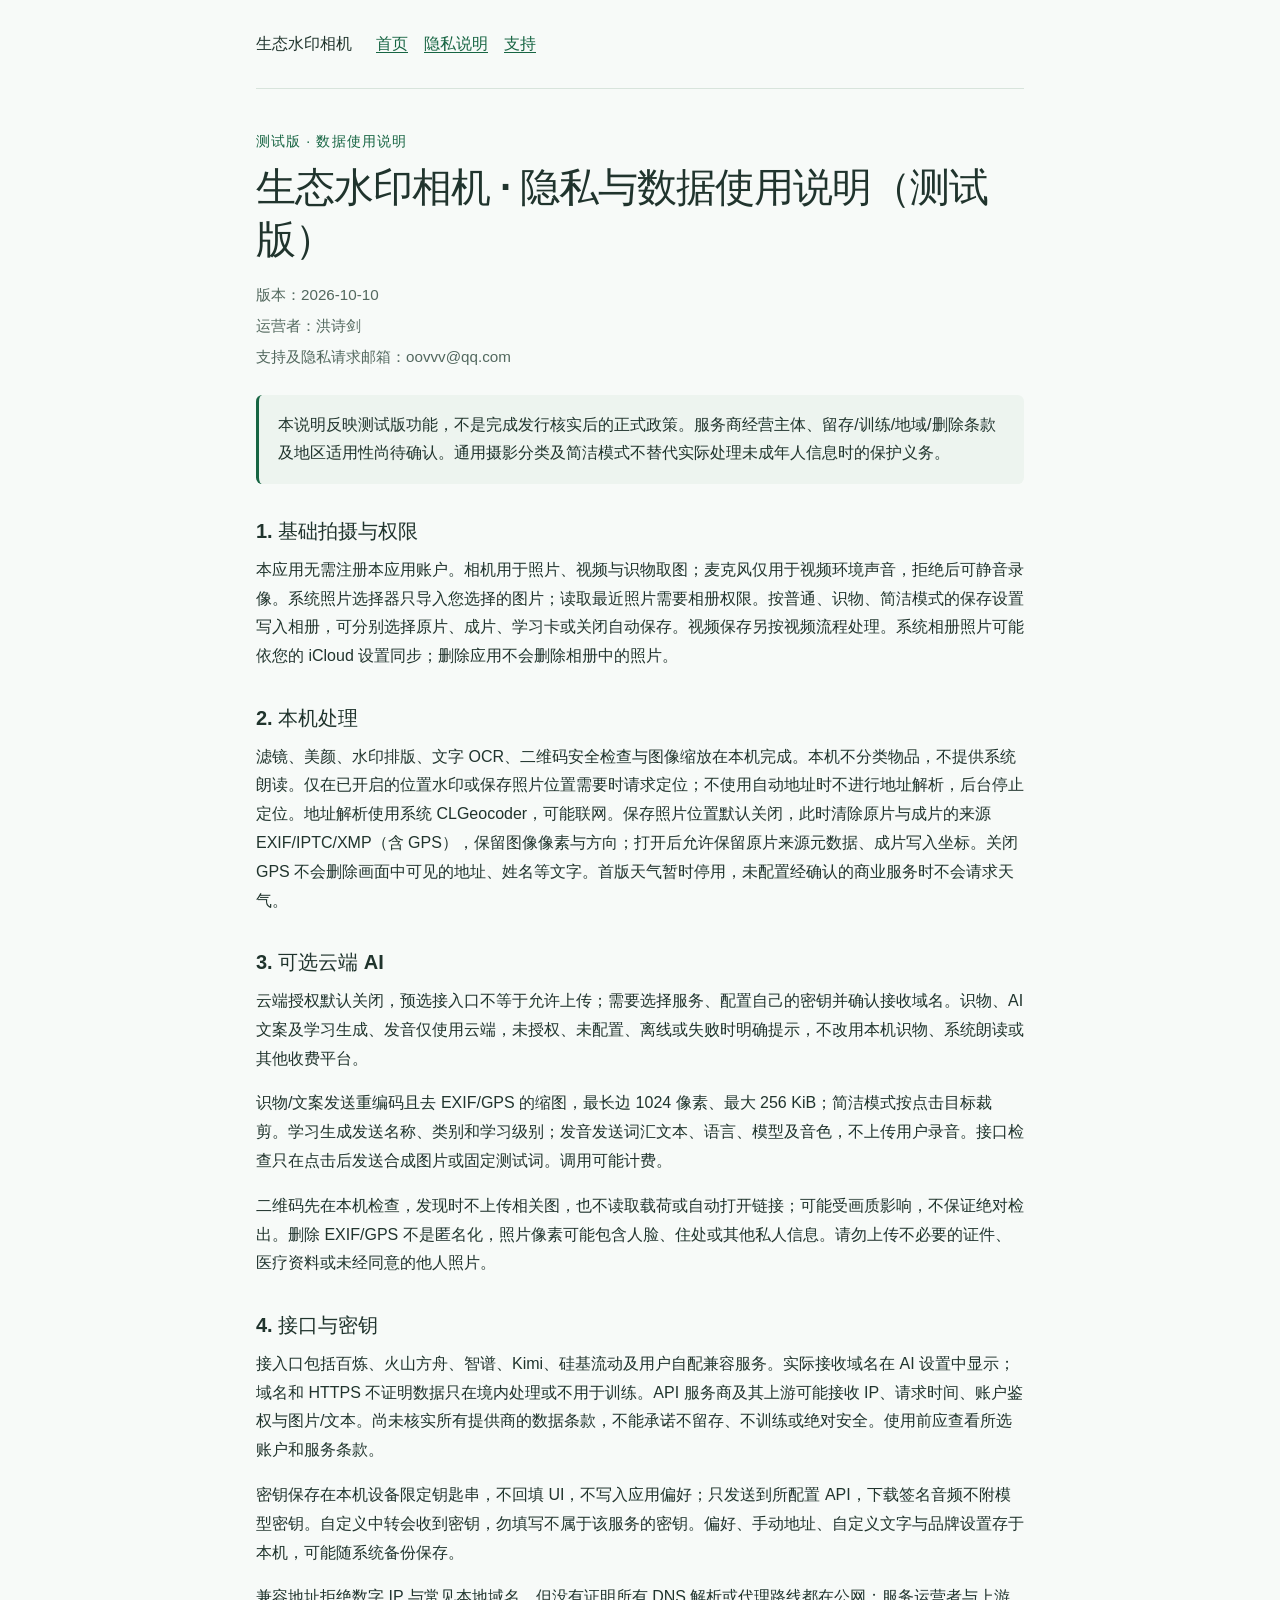
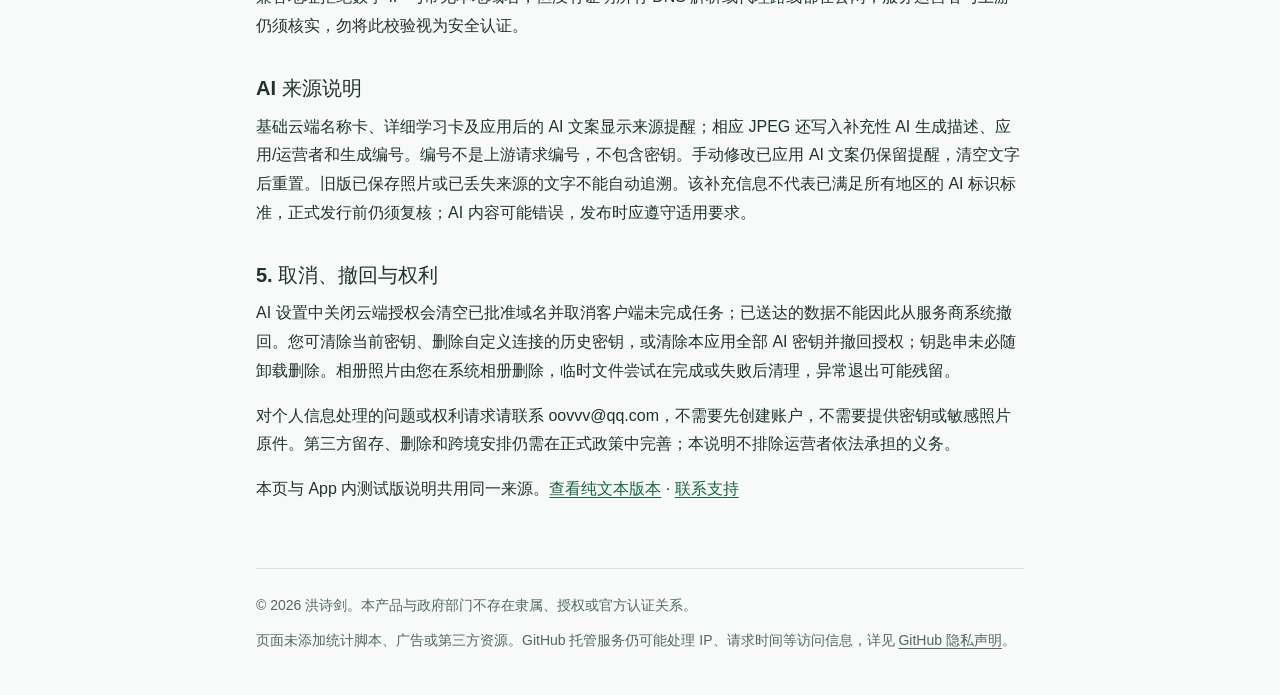
==== privacy.html @ 94d13870 "Publish public privacy/support pages (test-version notice)" ====
<!doctype html>
<html lang="zh-CN">
<head>
  <meta charset="utf-8">
  <meta name="viewport" content="width=device-width, initial-scale=1">
  <meta name="description" content="生态水印相机测试版的权限、照片保存、可选云端 AI、密钥及个人信息权利说明。">
  <meta name="referrer" content="no-referrer">
  <title>隐私与数据说明 · 生态水印相机</title>
  <link rel="stylesheet" href="site.css">
</head>
<body>
  <a class="skip-link" href="#main">跳到正文</a>
  <header class="site-header">
    <a class="brand" href="index.html">生态水印相机</a>
    <nav aria-label="网站导航">
      <a href="index.html">首页</a>
      <a href="privacy.html" aria-current="page">隐私说明</a>
      <a href="support.html">支持</a>
    </nav>
  </header>
  <main id="main">
    <p class="eyebrow">测试版 · 数据使用说明</p>
    <h1>生态水印相机 · 隐私与数据使用说明（测试版）</h1>
    <div class="document-meta">
      <p>版本：2026-10-10</p>
      <p>运营者：洪诗剑</p>
      <p>支持及隐私请求邮箱：oovvv@qq.com</p>
    </div>
    <div class="notice"><p>本说明反映测试版功能，不是完成发行核实后的正式政策。服务商经营主体、留存/训练/地域/删除条款及地区适用性尚待确认。通用摄影分类及简洁模式不替代实际处理未成年人信息时的保护义务。</p></div>
    <section class="document-section" aria-labelledby="section-1">
      <h2 id="section-1">1. 基础拍摄与权限</h2>
      <p>本应用无需注册本应用账户。相机用于照片、视频与识物取图；麦克风仅用于视频环境声音，拒绝后可静音录像。系统照片选择器只导入您选择的图片；读取最近照片需要相册权限。按普通、识物、简洁模式的保存设置写入相册，可分别选择原片、成片、学习卡或关闭自动保存。视频保存另按视频流程处理。系统相册照片可能依您的 iCloud 设置同步；删除应用不会删除相册中的照片。</p>
    </section>
    <section class="document-section" aria-labelledby="section-2">
      <h2 id="section-2">2. 本机处理</h2>
      <p>滤镜、美颜、水印排版、文字 OCR、二维码安全检查与图像缩放在本机完成。本机不分类物品，不提供系统朗读。仅在已开启的位置水印或保存照片位置需要时请求定位；不使用自动地址时不进行地址解析，后台停止定位。地址解析使用系统 CLGeocoder，可能联网。保存照片位置默认关闭，此时清除原片与成片的来源 EXIF/IPTC/XMP（含 GPS），保留图像像素与方向；打开后允许保留原片来源元数据、成片写入坐标。关闭 GPS 不会删除画面中可见的地址、姓名等文字。首版天气暂时停用，未配置经确认的商业服务时不会请求天气。</p>
    </section>
    <section class="document-section" aria-labelledby="section-3">
      <h2 id="section-3">3. 可选云端 AI</h2>
      <p>云端授权默认关闭，预选接入口不等于允许上传；需要选择服务、配置自己的密钥并确认接收域名。识物、AI 文案及学习生成、发音仅使用云端，未授权、未配置、离线或失败时明确提示，不改用本机识物、系统朗读或其他收费平台。</p>
      <p>识物/文案发送重编码且去 EXIF/GPS 的缩图，最长边 1024 像素、最大 256 KiB；简洁模式按点击目标裁剪。学习生成发送名称、类别和学习级别；发音发送词汇文本、语言、模型及音色，不上传用户录音。接口检查只在点击后发送合成图片或固定测试词。调用可能计费。</p>
      <p>二维码先在本机检查，发现时不上传相关图，也不读取载荷或自动打开链接；可能受画质影响，不保证绝对检出。删除 EXIF/GPS 不是匿名化，照片像素可能包含人脸、住处或其他私人信息。请勿上传不必要的证件、医疗资料或未经同意的他人照片。</p>
    </section>
    <section class="document-section" aria-labelledby="section-4">
      <h2 id="section-4">4. 接口与密钥</h2>
      <p>接入口包括百炼、火山方舟、智谱、Kimi、硅基流动及用户自配兼容服务。实际接收域名在 AI 设置中显示；域名和 HTTPS 不证明数据只在境内处理或不用于训练。API 服务商及其上游可能接收 IP、请求时间、账户鉴权与图片/文本。尚未核实所有提供商的数据条款，不能承诺不留存、不训练或绝对安全。使用前应查看所选账户和服务条款。</p>
      <p>密钥保存在本机设备限定钥匙串，不回填 UI，不写入应用偏好；只发送到所配置 API，下载签名音频不附模型密钥。自定义中转会收到密钥，勿填写不属于该服务的密钥。偏好、手动地址、自定义文字与品牌设置存于本机，可能随系统备份保存。</p>
      <p>兼容地址拒绝数字 IP 与常见本地域名，但没有证明所有 DNS 解析或代理路线都在公网；服务运营者与上游仍须核实，勿将此校验视为安全认证。</p>
    </section>
    <section class="document-section" aria-labelledby="section-5">
      <h2 id="section-5">AI 来源说明</h2>
      <p>基础云端名称卡、详细学习卡及应用后的 AI 文案显示来源提醒；相应 JPEG 还写入补充性 AI 生成描述、应用/运营者和生成编号。编号不是上游请求编号，不包含密钥。手动修改已应用 AI 文案仍保留提醒，清空文字后重置。旧版已保存照片或已丢失来源的文字不能自动追溯。该补充信息不代表已满足所有地区的 AI 标识标准，正式发行前仍须复核；AI 内容可能错误，发布时应遵守适用要求。</p>
    </section>
    <section class="document-section" aria-labelledby="section-6">
      <h2 id="section-6">5. 取消、撤回与权利</h2>
      <p>AI 设置中关闭云端授权会清空已批准域名并取消客户端未完成任务；已送达的数据不能因此从服务商系统撤回。您可清除当前密钥、删除自定义连接的历史密钥，或清除本应用全部 AI 密钥并撤回授权；钥匙串未必随卸载删除。相册照片由您在系统相册删除，临时文件尝试在完成或失败后清理，异常退出可能残留。</p>
      <p>对个人信息处理的问题或权利请求请联系 oovvv@qq.com，不需要先创建账户，不需要提供密钥或敏感照片原件。第三方留存、删除和跨境安排仍需在正式政策中完善；本说明不排除运营者依法承担的义务。</p>
    </section>
    <p>本页与 App 内测试版说明共用同一来源。<a href="privacy.txt">查看纯文本版本</a> · <a href="support.html">联系支持</a></p>
  </main>
  <footer class="site-footer">
    <p>© 2026 洪诗剑。本产品与政府部门不存在隶属、授权或官方认证关系。</p>
    <p>页面未添加统计脚本、广告或第三方资源。GitHub 托管服务仍可能处理 IP、请求时间等访问信息，详见 <a href="https://docs.github.com/en/site-policy/privacy-policies/github-general-privacy-statement">GitHub 隐私声明</a>。</p>
  </footer>
</body>
</html>
---- site.css ----
:root {
  color-scheme: light;
  font-family: -apple-system, BlinkMacSystemFont, "Segoe UI", sans-serif;
  color: #20342d;
  background: #f7faf8;
  font-synthesis: none;
  line-height: 1.8;
  --accent: #176543;
  --muted: #52685e;
  --line: #d8e4dc;
}
* { box-sizing: border-box; }
body { margin: 0; overflow-wrap: anywhere; }
a { color: var(--accent); text-underline-offset: .2em; }
a:hover { text-decoration-thickness: 2px; }
:focus-visible { outline: 3px solid var(--accent); outline-offset: 4px; }
.skip-link { position: absolute; left: 1rem; top: -5rem; padding: .6rem 1rem; background: #fff; z-index: 1; }
.skip-link:focus { top: 1rem; }
.site-header, main, .site-footer { width: min(100% - 2.5rem, 48rem); margin-inline: auto; }
.site-header { padding-block: 1.5rem; display: flex; flex-wrap: wrap; align-items: center; gap: .6rem 1.5rem; border-bottom: 1px solid var(--line); }
.brand { font-weight: 700; text-decoration: none; color: #20342d; }
nav { display: flex; flex-wrap: wrap; gap: .35rem 1rem; }
nav a { display: inline-block; padding-block: .35rem; }
nav a[aria-current="page"] { font-weight: 700; }
main { padding-block: 2.5rem 3rem; }
.eyebrow { margin: 0 0 .4rem; color: var(--accent); font-size: .875rem; letter-spacing: .08em; }
h1 { margin: 0 0 1rem; font-size: clamp(1.8rem, 6vw, 2.5rem); line-height: 1.3; letter-spacing: -.025em; }
h2 { margin: 2rem 0 .6rem; font-size: 1.25rem; line-height: 1.5; }
p { margin: 0 0 1rem; }
.lead { font-size: 1.1rem; }
.muted, .site-footer { color: var(--muted); }
.notice { padding: 1rem 1.2rem; background: #edf4ef; border-left: 3px solid var(--accent); border-radius: .4rem; margin-block: 1.5rem; }
.notice p:last-child { margin-bottom: 0; }
.link-grid { display: grid; grid-template-columns: repeat(2, minmax(0, 1fr)); gap: 1rem; margin-block: 1.75rem; }
.card-link { padding: 1.2rem; border: 1px solid var(--line); border-radius: .75rem; background: #fff; text-decoration: none; display: block; }
.card-link strong { display: block; font-size: 1.15rem; }
.card-link span { display: block; color: var(--muted); margin-top: .4rem; font-size: .95rem; }
.card-link:hover { border-color: var(--accent); }
dl { margin: 0; }
dt { font-weight: 650; margin-top: 1.2rem; }
dd { margin: .25rem 0 1rem; }
ul { padding-left: 1.4rem; }
li { margin-block: .4rem; }
.document-meta { font-size: .95rem; color: var(--muted); margin-bottom: 1.5rem; }
.document-meta p { margin-bottom: .25rem; }
.document-section { scroll-margin-top: 1rem; }
.site-footer { padding-block: 1.5rem 2rem; border-top: 1px solid var(--line); font-size: .875rem; }
.site-footer p { margin-bottom: .6rem; }
.site-footer a { color: inherit; }
@media (max-width: 32rem) {
  .site-header, main, .site-footer { width: calc(100% - 2rem); }
  .site-header { padding-block: 1rem; }
  main { padding-block: 1.75rem 2.25rem; }
  .link-grid { grid-template-columns: 1fr; }
}
@media print {
  body { background: #fff; }
  .site-header, .skip-link { display: none; }
  main { width: 100%; padding: 0; }
  .notice { border: 1px solid #888; background: none; }
  a { color: inherit; }
}
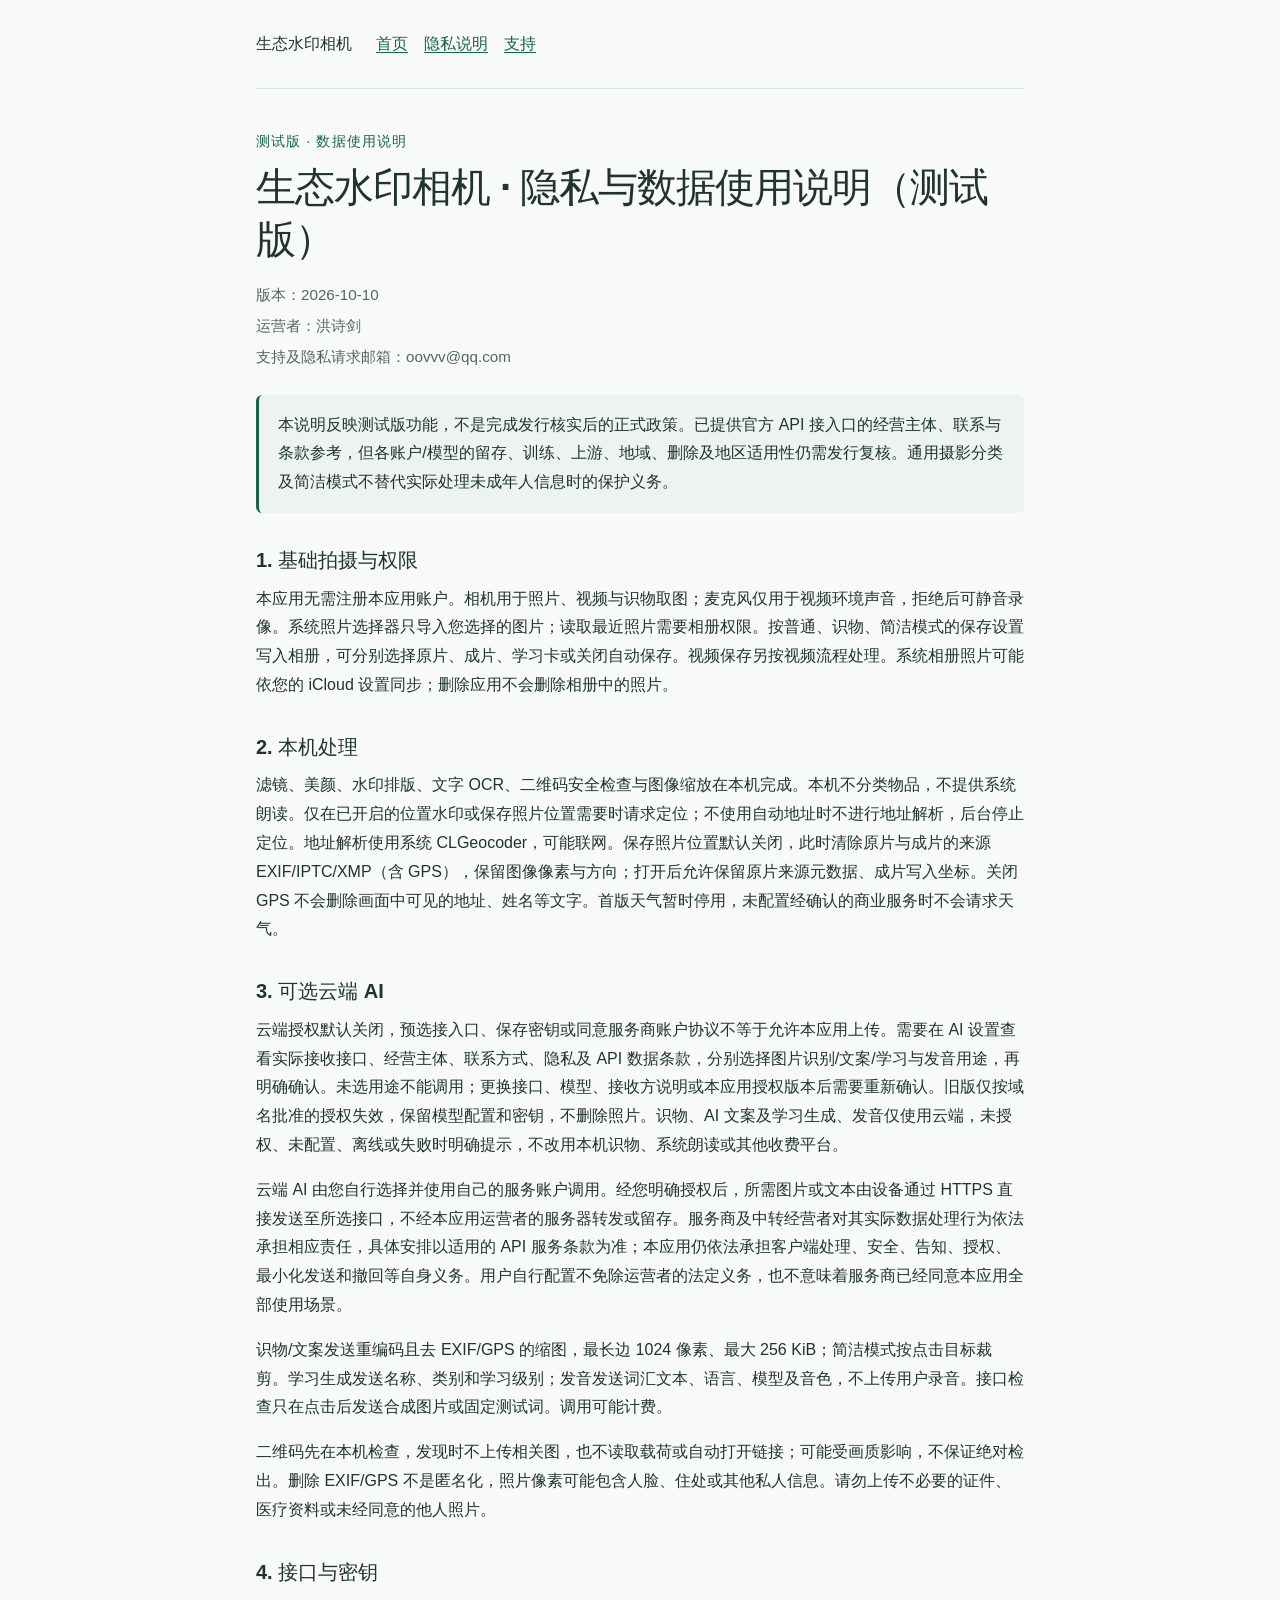
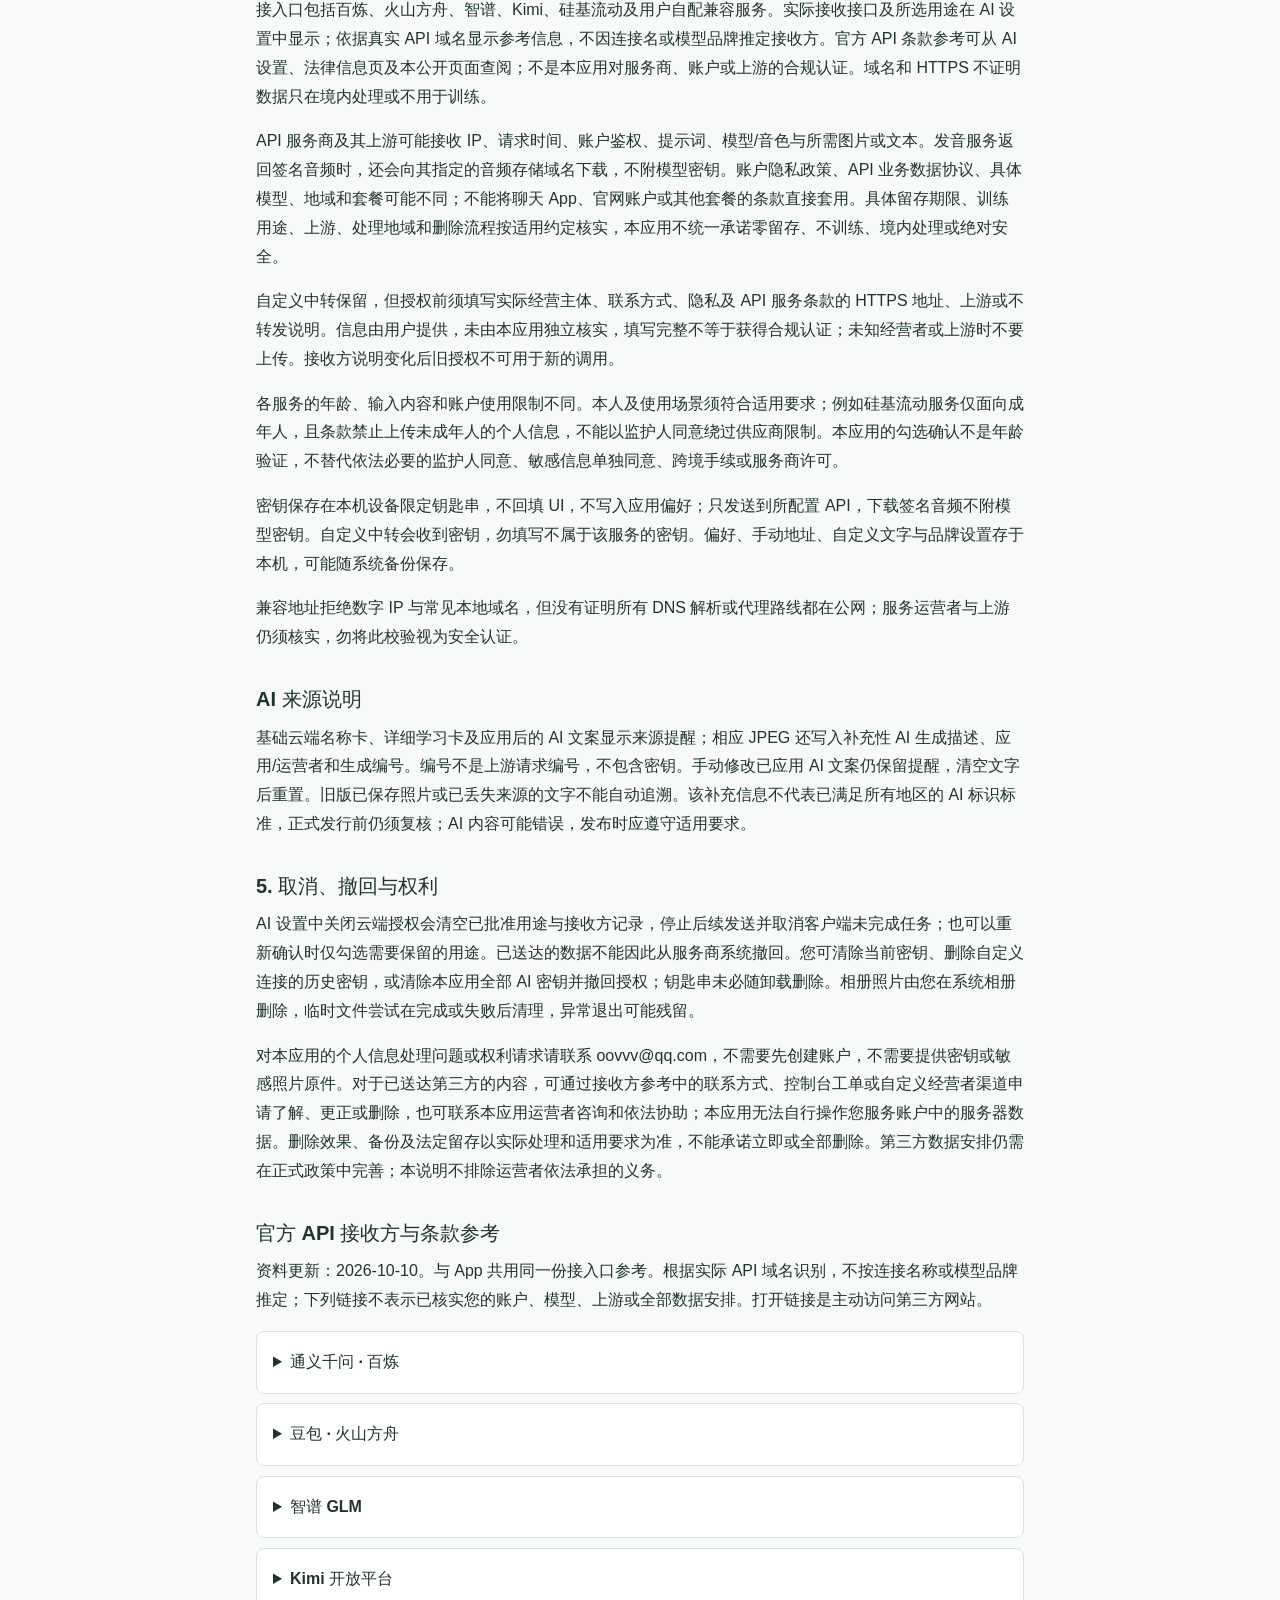
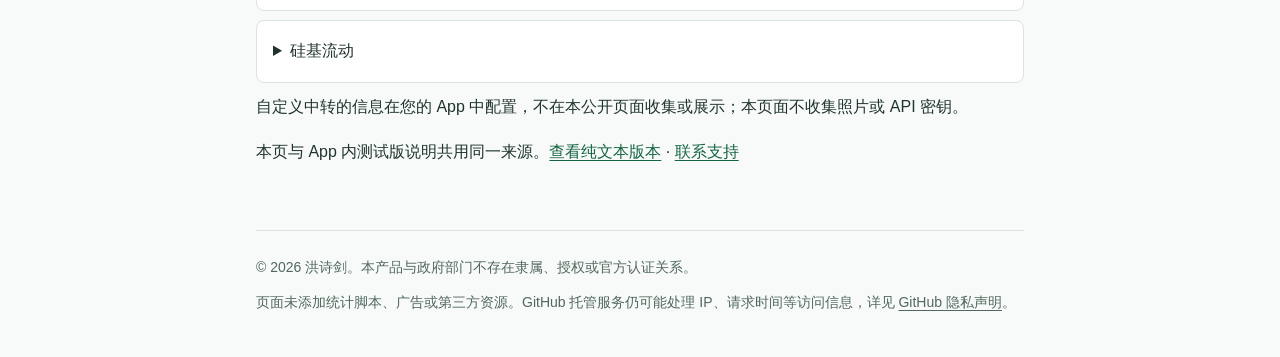
==== commit 1f2521ff: "Publish public privacy/support pages (test-version notice)" ====
--- a/privacy.html
+++ b/privacy.html
@@ -26,7 +26,7 @@
       <p>运营者：洪诗剑</p>
       <p>支持及隐私请求邮箱：oovvv@qq.com</p>
     </div>
-    <div class="notice"><p>本说明反映测试版功能，不是完成发行核实后的正式政策。服务商经营主体、留存/训练/地域/删除条款及地区适用性尚待确认。通用摄影分类及简洁模式不替代实际处理未成年人信息时的保护义务。</p></div>
+    <div class="notice"><p>本说明反映测试版功能，不是完成发行核实后的正式政策。已提供官方 API 接入口的经营主体、联系与条款参考，但各账户/模型的留存、训练、上游、地域、删除及地区适用性仍需发行复核。通用摄影分类及简洁模式不替代实际处理未成年人信息时的保护义务。</p></div>
     <section class="document-section" aria-labelledby="section-1">
       <h2 id="section-1">1. 基础拍摄与权限</h2>
       <p>本应用无需注册本应用账户。相机用于照片、视频与识物取图；麦克风仅用于视频环境声音，拒绝后可静音录像。系统照片选择器只导入您选择的图片；读取最近照片需要相册权限。按普通、识物、简洁模式的保存设置写入相册，可分别选择原片、成片、学习卡或关闭自动保存。视频保存另按视频流程处理。系统相册照片可能依您的 iCloud 设置同步；删除应用不会删除相册中的照片。</p>
@@ -37,13 +37,17 @@
     </section>
     <section class="document-section" aria-labelledby="section-3">
       <h2 id="section-3">3. 可选云端 AI</h2>
-      <p>云端授权默认关闭，预选接入口不等于允许上传；需要选择服务、配置自己的密钥并确认接收域名。识物、AI 文案及学习生成、发音仅使用云端，未授权、未配置、离线或失败时明确提示，不改用本机识物、系统朗读或其他收费平台。</p>
+      <p>云端授权默认关闭，预选接入口、保存密钥或同意服务商账户协议不等于允许本应用上传。需要在 AI 设置查看实际接收接口、经营主体、联系方式、隐私及 API 数据条款，分别选择图片识别/文案/学习与发音用途，再明确确认。未选用途不能调用；更换接口、模型、接收方说明或本应用授权版本后需要重新确认。旧版仅按域名批准的授权失效，保留模型配置和密钥，不删除照片。识物、AI 文案及学习生成、发音仅使用云端，未授权、未配置、离线或失败时明确提示，不改用本机识物、系统朗读或其他收费平台。</p>
+      <p>云端 AI 由您自行选择并使用自己的服务账户调用。经您明确授权后，所需图片或文本由设备通过 HTTPS 直接发送至所选接口，不经本应用运营者的服务器转发或留存。服务商及中转经营者对其实际数据处理行为依法承担相应责任，具体安排以适用的 API 服务条款为准；本应用仍依法承担客户端处理、安全、告知、授权、最小化发送和撤回等自身义务。用户自行配置不免除运营者的法定义务，也不意味着服务商已经同意本应用全部使用场景。</p>
       <p>识物/文案发送重编码且去 EXIF/GPS 的缩图，最长边 1024 像素、最大 256 KiB；简洁模式按点击目标裁剪。学习生成发送名称、类别和学习级别；发音发送词汇文本、语言、模型及音色，不上传用户录音。接口检查只在点击后发送合成图片或固定测试词。调用可能计费。</p>
       <p>二维码先在本机检查，发现时不上传相关图，也不读取载荷或自动打开链接；可能受画质影响，不保证绝对检出。删除 EXIF/GPS 不是匿名化，照片像素可能包含人脸、住处或其他私人信息。请勿上传不必要的证件、医疗资料或未经同意的他人照片。</p>
     </section>
     <section class="document-section" aria-labelledby="section-4">
       <h2 id="section-4">4. 接口与密钥</h2>
-      <p>接入口包括百炼、火山方舟、智谱、Kimi、硅基流动及用户自配兼容服务。实际接收域名在 AI 设置中显示；域名和 HTTPS 不证明数据只在境内处理或不用于训练。API 服务商及其上游可能接收 IP、请求时间、账户鉴权与图片/文本。尚未核实所有提供商的数据条款，不能承诺不留存、不训练或绝对安全。使用前应查看所选账户和服务条款。</p>
+      <p>接入口包括百炼、火山方舟、智谱、Kimi、硅基流动及用户自配兼容服务。实际接收接口及所选用途在 AI 设置中显示；依据真实 API 域名显示参考信息，不因连接名或模型品牌推定接收方。官方 API 条款参考可从 AI 设置、法律信息页及本公开页面查阅；不是本应用对服务商、账户或上游的合规认证。域名和 HTTPS 不证明数据只在境内处理或不用于训练。</p>
+      <p>API 服务商及其上游可能接收 IP、请求时间、账户鉴权、提示词、模型/音色与所需图片或文本。发音服务返回签名音频时，还会向其指定的音频存储域名下载，不附模型密钥。账户隐私政策、API 业务数据协议、具体模型、地域和套餐可能不同；不能将聊天 App、官网账户或其他套餐的条款直接套用。具体留存期限、训练用途、上游、处理地域和删除流程按适用约定核实，本应用不统一承诺零留存、不训练、境内处理或绝对安全。</p>
+      <p>自定义中转保留，但授权前须填写实际经营主体、联系方式、隐私及 API 服务条款的 HTTPS 地址、上游或不转发说明。信息由用户提供，未由本应用独立核实，填写完整不等于获得合规认证；未知经营者或上游时不要上传。接收方说明变化后旧授权不可用于新的调用。</p>
+      <p>各服务的年龄、输入内容和账户使用限制不同。本人及使用场景须符合适用要求；例如硅基流动服务仅面向成年人，且条款禁止上传未成年人的个人信息，不能以监护人同意绕过供应商限制。本应用的勾选确认不是年龄验证，不替代依法必要的监护人同意、敏感信息单独同意、跨境手续或服务商许可。</p>
       <p>密钥保存在本机设备限定钥匙串，不回填 UI，不写入应用偏好；只发送到所配置 API，下载签名音频不附模型密钥。自定义中转会收到密钥，勿填写不属于该服务的密钥。偏好、手动地址、自定义文字与品牌设置存于本机，可能随系统备份保存。</p>
       <p>兼容地址拒绝数字 IP 与常见本地域名，但没有证明所有 DNS 解析或代理路线都在公网；服务运营者与上游仍须核实，勿将此校验视为安全认证。</p>
     </section>
@@ -53,8 +57,43 @@
     </section>
     <section class="document-section" aria-labelledby="section-6">
       <h2 id="section-6">5. 取消、撤回与权利</h2>
-      <p>AI 设置中关闭云端授权会清空已批准域名并取消客户端未完成任务；已送达的数据不能因此从服务商系统撤回。您可清除当前密钥、删除自定义连接的历史密钥，或清除本应用全部 AI 密钥并撤回授权；钥匙串未必随卸载删除。相册照片由您在系统相册删除，临时文件尝试在完成或失败后清理，异常退出可能残留。</p>
-      <p>对个人信息处理的问题或权利请求请联系 oovvv@qq.com，不需要先创建账户，不需要提供密钥或敏感照片原件。第三方留存、删除和跨境安排仍需在正式政策中完善；本说明不排除运营者依法承担的义务。</p>
+      <p>AI 设置中关闭云端授权会清空已批准用途与接收方记录，停止后续发送并取消客户端未完成任务；也可以重新确认时仅勾选需要保留的用途。已送达的数据不能因此从服务商系统撤回。您可清除当前密钥、删除自定义连接的历史密钥，或清除本应用全部 AI 密钥并撤回授权；钥匙串未必随卸载删除。相册照片由您在系统相册删除，临时文件尝试在完成或失败后清理，异常退出可能残留。</p>
+      <p>对本应用的个人信息处理问题或权利请求请联系 oovvv@qq.com，不需要先创建账户，不需要提供密钥或敏感照片原件。对于已送达第三方的内容，可通过接收方参考中的联系方式、控制台工单或自定义经营者渠道申请了解、更正或删除，也可联系本应用运营者咨询和依法协助；本应用无法自行操作您服务账户中的服务器数据。删除效果、备份及法定留存以实际处理和适用要求为准，不能承诺立即或全部删除。第三方数据安排仍需在正式政策中完善；本说明不排除运营者依法承担的义务。</p>
+    </section>
+    <section class="document-section" aria-labelledby="ai-providers">
+      <h2 id="ai-providers">官方 API 接收方与条款参考</h2>
+      <p>资料更新：2026-10-10。与 App 共用同一份接入口参考。根据实际 API 域名识别，不按连接名称或模型品牌推定；下列链接不表示已核实您的账户、模型、上游或全部数据安排。打开链接是主动访问第三方网站。</p>
+      <details class="provider-reference">
+        <summary>通义千问 · 百炼</summary>
+        <p>经营主体：通义云启（杭州）信息技术有限公司<br>API 域名：dashscope.aliyuncs.com<br>联系 / 权利请求：阿里云控制台工单 / 400-801-3260</p>
+        <p><a href="https://terms.aliyun.com/legal-agreement/terms/suit_bu1_ali_cloud/suit_bu1_ali_cloud202107091605_49213.html" rel="noopener noreferrer">接收方隐私说明</a> · <a href="https://terms.alicdn.com/legal-agreement/terms/common_platform_service/20230728213935489/20230728213935489.html" rel="noopener noreferrer">API 服务及数据条款</a></p>
+        <p>API 业务数据与账户隐私规则不同；三方模型及境外地域另有约定，请同时阅读百炼服务协议的数据条款。不能将官网隐私政策当作图片零留存保证。</p>
+      </details>
+      <details class="provider-reference">
+        <summary>豆包 · 火山方舟</summary>
+        <p>经营主体：北京火山引擎科技有限公司<br>API 域名：ark.cn-beijing.volces.com<br>联系 / 权利请求：火山引擎控制台工单 / 400-034-7888</p>
+        <p><a href="https://docs.volcengine.com/docs/Legalagreements/VolcanoEnginesPrivacyPolicy?lang=zh" rel="noopener noreferrer">接收方隐私说明</a> · <a href="https://docs.volcengine.com/docs/ark/volcengine-ark-platform-terms?lang=zh" rel="noopener noreferrer">API 服务及数据条款</a></p>
+        <p>需同时查看方舟专用条款和火山引擎隐私政策；账号地区、体验功能及具体模型可能适用不同的数据约定，不能套用其他套餐的承诺。</p>
+      </details>
+      <details class="provider-reference">
+        <summary>智谱 GLM</summary>
+        <p>经营主体：北京智谱华章科技股份有限公司<br>API 域名：open.bigmodel.cn<br>联系 / 权利请求：service@zhipuai.cn / 开放平台工单</p>
+        <p><a href="https://docs.bigmodel.cn/cn/terms/privacy-policy" rel="noopener noreferrer">接收方隐私说明</a> · <a href="https://docs.bigmodel.cn/cn/terms/user-agreement" rel="noopener noreferrer">API 服务及数据条款</a></p>
+        <p>请确认所选模型的商用、接入与数据使用约定；匿名化及其他授权条款不等于不留存或不训练。</p>
+      </details>
+      <details class="provider-reference">
+        <summary>Kimi 开放平台</summary>
+        <p>经营主体：北京月之暗面科技股份有限公司及关联公司<br>API 域名：api.moonshot.cn<br>联系 / 权利请求：support@moonshot.cn</p>
+        <p><a href="https://platform.kimi.com/docs/agreement/userprivacy" rel="noopener noreferrer">接收方隐私说明</a> · <a href="https://platform.kimi.com/docs/agreement/modeluse" rel="noopener noreferrer">API 服务及数据条款</a></p>
+        <p>开放平台协议适用于 API，不等同于聊天 App；未成年人使用需遵守平台的监护与认证要求。</p>
+      </details>
+      <details class="provider-reference">
+        <summary>硅基流动</summary>
+        <p>经营主体：北京硅基流动科技股份有限公司及关联方<br>API 域名：api.siliconflow.cn<br>联系 / 权利请求：contact@siliconflow.cn</p>
+        <p><a href="https://docs.siliconflow.cn/docs/legals/privacy-policy" rel="noopener noreferrer">接收方隐私说明</a> · <a href="https://docs.siliconflow.cn/docs/legals/terms-of-service" rel="noopener noreferrer">API 服务及数据条款</a></p>
+        <p>仅面向 18 岁及以上用户；条款禁止上传未成年人的个人信息。上游模型、留存与删除安排还须按具体服务核实，监护人同意不能绕过供应商限制。</p>
+      </details>
+      <p>自定义中转的信息在您的 App 中配置，不在本公开页面收集或展示；本页面不收集照片或 API 密钥。</p>
     </section>
     <p>本页与 App 内测试版说明共用同一来源。<a href="privacy.txt">查看纯文本版本</a> · <a href="support.html">联系支持</a></p>
   </main>
--- a/site.css
+++ b/site.css
@@ -44,6 +44,10 @@
 .document-meta { font-size: .95rem; color: var(--muted); margin-bottom: 1.5rem; }
 .document-meta p { margin-bottom: .25rem; }
 .document-section { scroll-margin-top: 1rem; }
+.provider-reference { padding: 1rem; margin-block: .6rem; border: 1px solid var(--line); border-radius: .5rem; background: #fff; }
+.provider-reference summary { cursor: pointer; font-weight: 650; }
+.provider-reference[open] summary { margin-bottom: .8rem; }
+.provider-reference p:last-child { margin-bottom: 0; }
 .site-footer { padding-block: 1.5rem 2rem; border-top: 1px solid var(--line); font-size: .875rem; }
 .site-footer p { margin-bottom: .6rem; }
 .site-footer a { color: inherit; }
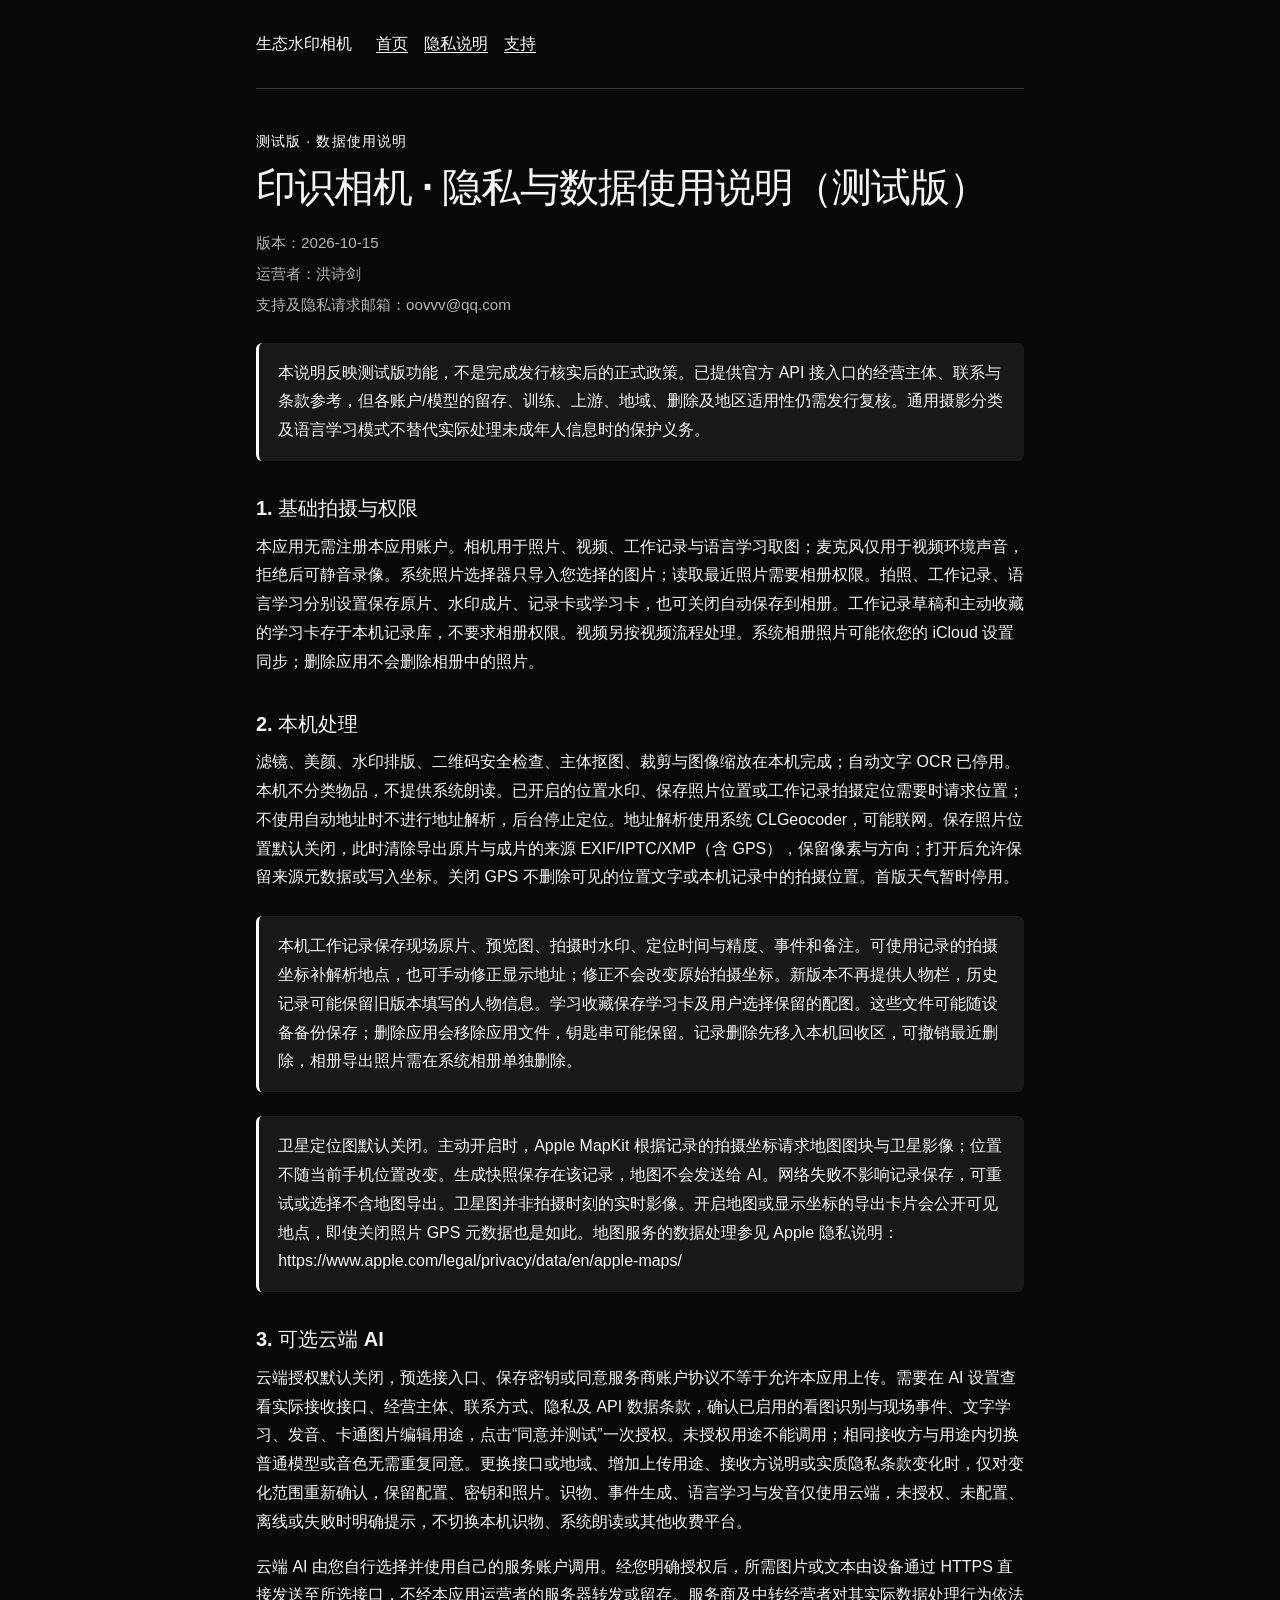
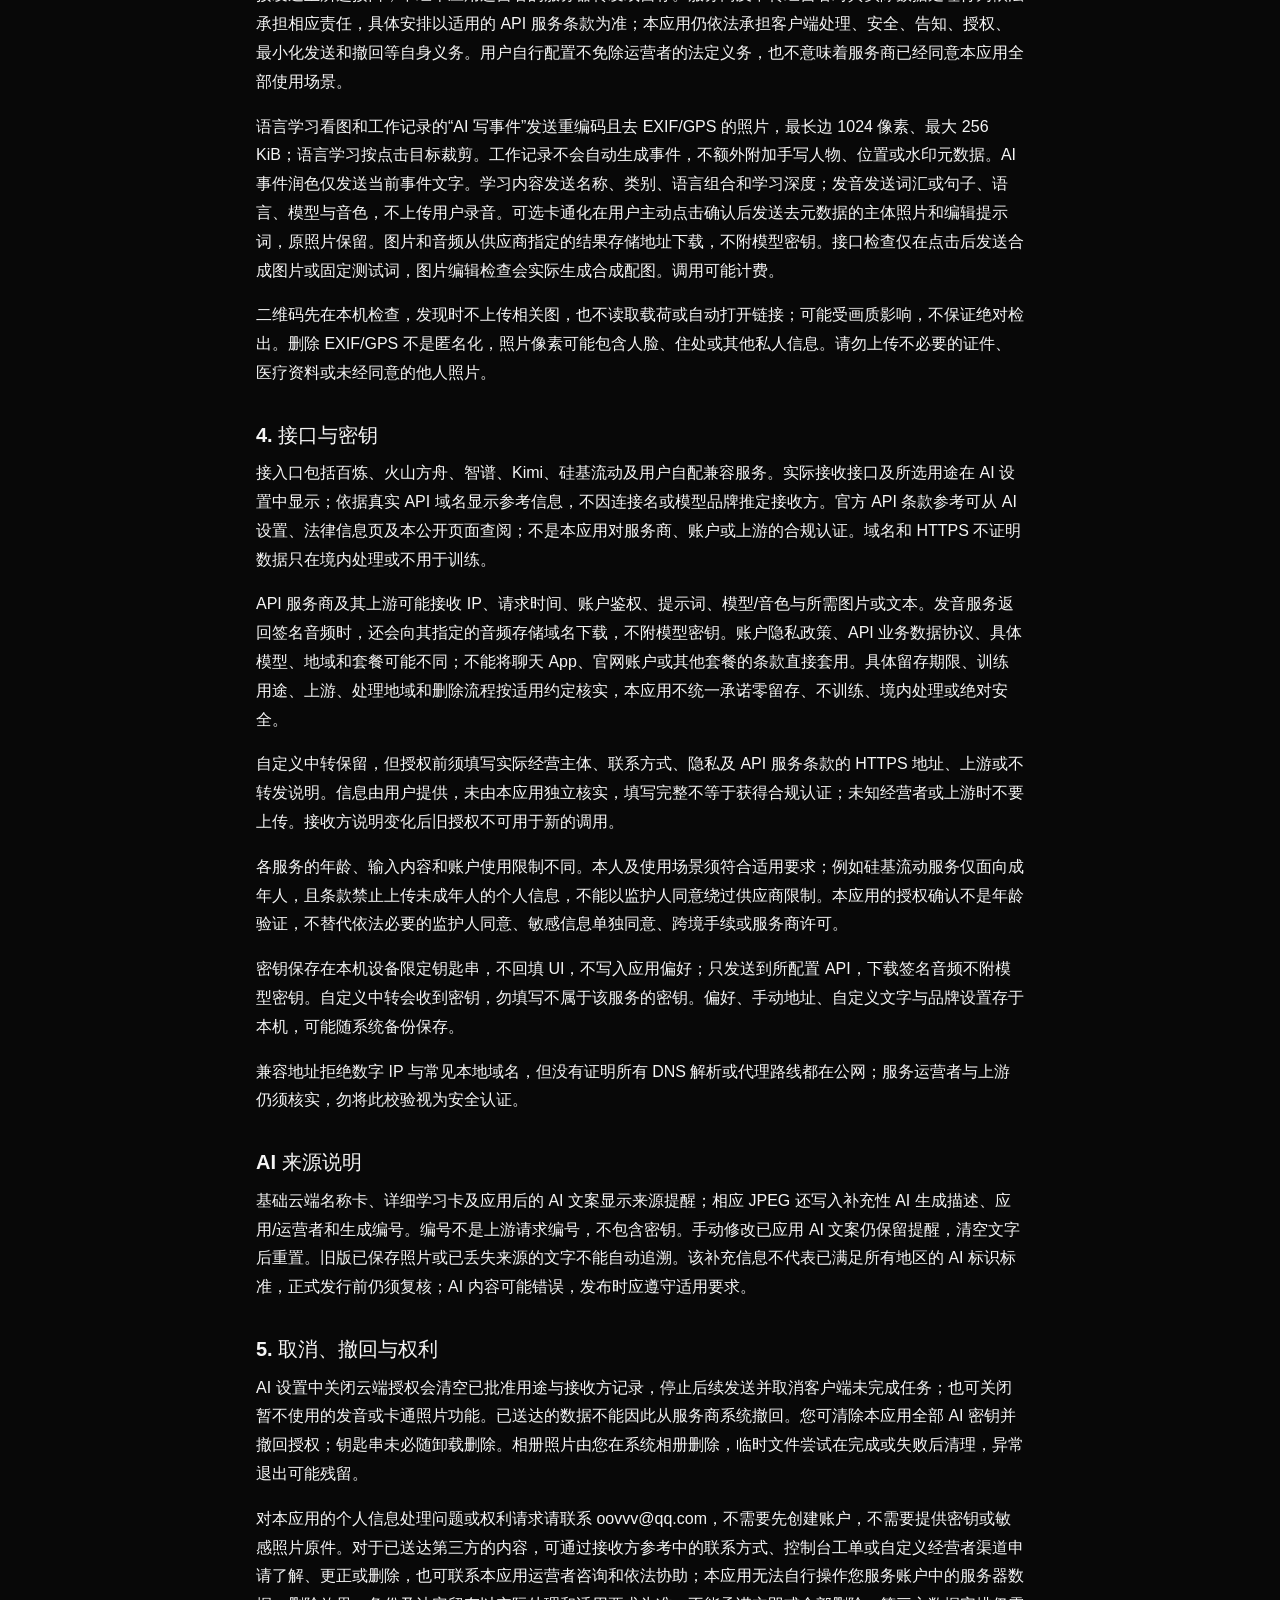
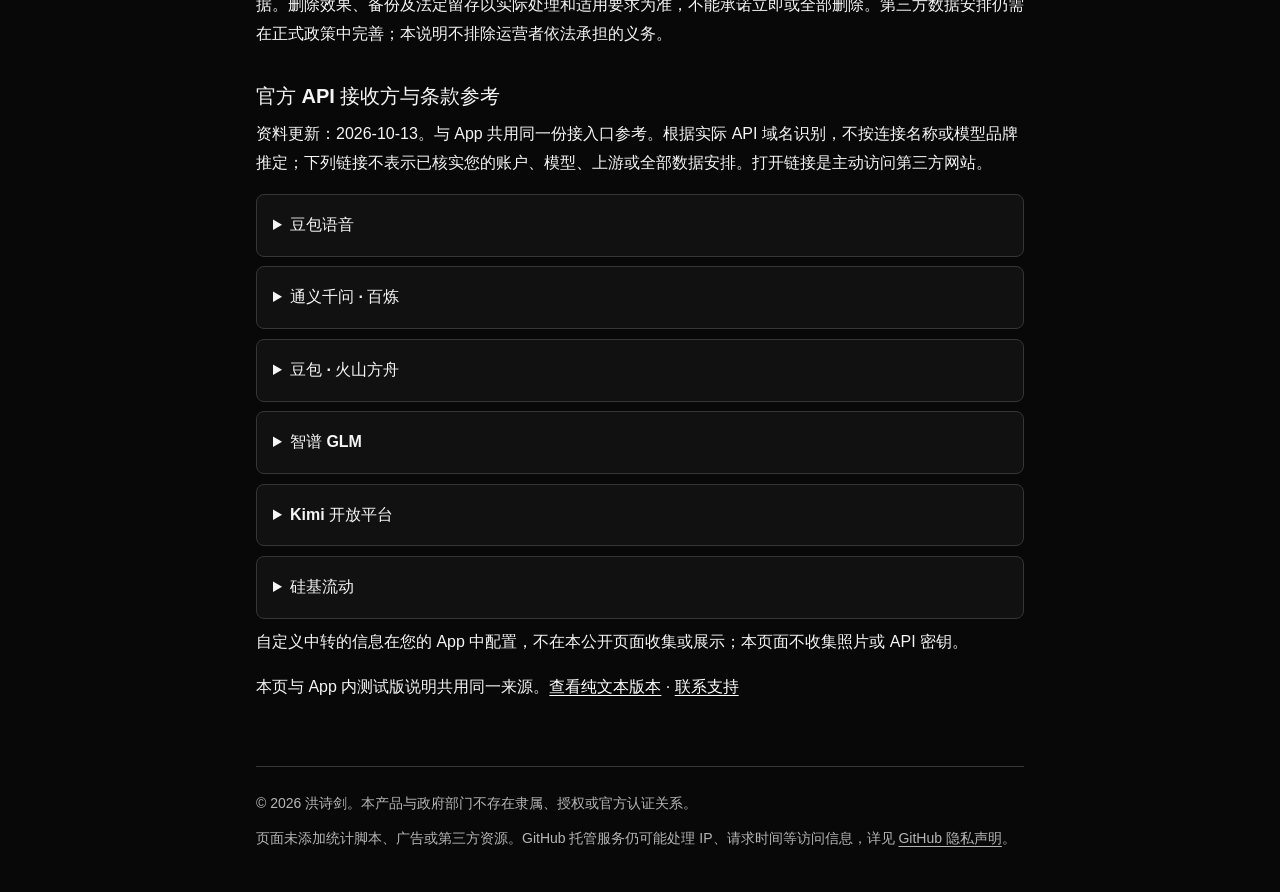
==== commit 3cafcd81: "Publish public privacy/support pages (test-version notice)" ====
--- a/privacy.html
+++ b/privacy.html
@@ -20,26 +20,28 @@
   </header>
   <main id="main">
     <p class="eyebrow">测试版 · 数据使用说明</p>
-    <h1>生态水印相机 · 隐私与数据使用说明（测试版）</h1>
+    <h1>印识相机 · 隐私与数据使用说明（测试版）</h1>
     <div class="document-meta">
-      <p>版本：2026-10-10</p>
+      <p>版本：2026-10-15</p>
       <p>运营者：洪诗剑</p>
       <p>支持及隐私请求邮箱：oovvv@qq.com</p>
     </div>
-    <div class="notice"><p>本说明反映测试版功能，不是完成发行核实后的正式政策。已提供官方 API 接入口的经营主体、联系与条款参考，但各账户/模型的留存、训练、上游、地域、删除及地区适用性仍需发行复核。通用摄影分类及简洁模式不替代实际处理未成年人信息时的保护义务。</p></div>
+    <div class="notice"><p>本说明反映测试版功能，不是完成发行核实后的正式政策。已提供官方 API 接入口的经营主体、联系与条款参考，但各账户/模型的留存、训练、上游、地域、删除及地区适用性仍需发行复核。通用摄影分类及语言学习模式不替代实际处理未成年人信息时的保护义务。</p></div>
     <section class="document-section" aria-labelledby="section-1">
       <h2 id="section-1">1. 基础拍摄与权限</h2>
-      <p>本应用无需注册本应用账户。相机用于照片、视频与识物取图；麦克风仅用于视频环境声音，拒绝后可静音录像。系统照片选择器只导入您选择的图片；读取最近照片需要相册权限。按普通、识物、简洁模式的保存设置写入相册，可分别选择原片、成片、学习卡或关闭自动保存。视频保存另按视频流程处理。系统相册照片可能依您的 iCloud 设置同步；删除应用不会删除相册中的照片。</p>
+      <p>本应用无需注册本应用账户。相机用于照片、视频、工作记录与语言学习取图；麦克风仅用于视频环境声音，拒绝后可静音录像。系统照片选择器只导入您选择的图片；读取最近照片需要相册权限。拍照、工作记录、语言学习分别设置保存原片、水印成片、记录卡或学习卡，也可关闭自动保存到相册。工作记录草稿和主动收藏的学习卡存于本机记录库，不要求相册权限。视频另按视频流程处理。系统相册照片可能依您的 iCloud 设置同步；删除应用不会删除相册中的照片。</p>
     </section>
     <section class="document-section" aria-labelledby="section-2">
       <h2 id="section-2">2. 本机处理</h2>
-      <p>滤镜、美颜、水印排版、文字 OCR、二维码安全检查与图像缩放在本机完成。本机不分类物品，不提供系统朗读。仅在已开启的位置水印或保存照片位置需要时请求定位；不使用自动地址时不进行地址解析，后台停止定位。地址解析使用系统 CLGeocoder，可能联网。保存照片位置默认关闭，此时清除原片与成片的来源 EXIF/IPTC/XMP（含 GPS），保留图像像素与方向；打开后允许保留原片来源元数据、成片写入坐标。关闭 GPS 不会删除画面中可见的地址、姓名等文字。首版天气暂时停用，未配置经确认的商业服务时不会请求天气。</p>
+      <p>滤镜、美颜、水印排版、二维码安全检查、主体抠图、裁剪与图像缩放在本机完成；自动文字 OCR 已停用。本机不分类物品，不提供系统朗读。已开启的位置水印、保存照片位置或工作记录拍摄定位需要时请求位置；不使用自动地址时不进行地址解析，后台停止定位。地址解析使用系统 CLGeocoder，可能联网。保存照片位置默认关闭，此时清除导出原片与成片的来源 EXIF/IPTC/XMP（含 GPS），保留像素与方向；打开后允许保留来源元数据或写入坐标。关闭 GPS 不删除可见的位置文字或本机记录中的拍摄位置。首版天气暂时停用。</p>
     </section>
+    <div class="notice"><p>本机工作记录保存现场原片、预览图、拍摄时水印、定位时间与精度、事件和备注。可使用记录的拍摄坐标补解析地点，也可手动修正显示地址；修正不会改变原始拍摄坐标。新版本不再提供人物栏，历史记录可能保留旧版本填写的人物信息。学习收藏保存学习卡及用户选择保留的配图。这些文件可能随设备备份保存；删除应用会移除应用文件，钥匙串可能保留。记录删除先移入本机回收区，可撤销最近删除，相册导出照片需在系统相册单独删除。</p></div>
+    <div class="notice"><p>卫星定位图默认关闭。主动开启时，Apple MapKit 根据记录的拍摄坐标请求地图图块与卫星影像；位置不随当前手机位置改变。生成快照保存在该记录，地图不会发送给 AI。网络失败不影响记录保存，可重试或选择不含地图导出。卫星图并非拍摄时刻的实时影像。开启地图或显示坐标的导出卡片会公开可见地点，即使关闭照片 GPS 元数据也是如此。地图服务的数据处理参见 Apple 隐私说明：https://www.apple.com/legal/privacy/data/en/apple-maps/</p></div>
     <section class="document-section" aria-labelledby="section-3">
       <h2 id="section-3">3. 可选云端 AI</h2>
-      <p>云端授权默认关闭，预选接入口、保存密钥或同意服务商账户协议不等于允许本应用上传。需要在 AI 设置查看实际接收接口、经营主体、联系方式、隐私及 API 数据条款，分别选择图片识别/文案/学习与发音用途，再明确确认。未选用途不能调用；更换接口、模型、接收方说明或本应用授权版本后需要重新确认。旧版仅按域名批准的授权失效，保留模型配置和密钥，不删除照片。识物、AI 文案及学习生成、发音仅使用云端，未授权、未配置、离线或失败时明确提示，不改用本机识物、系统朗读或其他收费平台。</p>
+      <p>云端授权默认关闭，预选接入口、保存密钥或同意服务商账户协议不等于允许本应用上传。需要在 AI 设置查看实际接收接口、经营主体、联系方式、隐私及 API 数据条款，确认已启用的看图识别与现场事件、文字学习、发音、卡通图片编辑用途，点击“同意并测试”一次授权。未授权用途不能调用；相同接收方与用途内切换普通模型或音色无需重复同意。更换接口或地域、增加上传用途、接收方说明或实质隐私条款变化时，仅对变化范围重新确认，保留配置、密钥和照片。识物、事件生成、语言学习与发音仅使用云端，未授权、未配置、离线或失败时明确提示，不切换本机识物、系统朗读或其他收费平台。</p>
       <p>云端 AI 由您自行选择并使用自己的服务账户调用。经您明确授权后，所需图片或文本由设备通过 HTTPS 直接发送至所选接口，不经本应用运营者的服务器转发或留存。服务商及中转经营者对其实际数据处理行为依法承担相应责任，具体安排以适用的 API 服务条款为准；本应用仍依法承担客户端处理、安全、告知、授权、最小化发送和撤回等自身义务。用户自行配置不免除运营者的法定义务，也不意味着服务商已经同意本应用全部使用场景。</p>
-      <p>识物/文案发送重编码且去 EXIF/GPS 的缩图，最长边 1024 像素、最大 256 KiB；简洁模式按点击目标裁剪。学习生成发送名称、类别和学习级别；发音发送词汇文本、语言、模型及音色，不上传用户录音。接口检查只在点击后发送合成图片或固定测试词。调用可能计费。</p>
+      <p>语言学习看图和工作记录的“AI 写事件”发送重编码且去 EXIF/GPS 的照片，最长边 1024 像素、最大 256 KiB；语言学习按点击目标裁剪。工作记录不会自动生成事件，不额外附加手写人物、位置或水印元数据。AI 事件润色仅发送当前事件文字。学习内容发送名称、类别、语言组合和学习深度；发音发送词汇或句子、语言、模型与音色，不上传用户录音。可选卡通化在用户主动点击确认后发送去元数据的主体照片和编辑提示词，原照片保留。图片和音频从供应商指定的结果存储地址下载，不附模型密钥。接口检查仅在点击后发送合成图片或固定测试词，图片编辑检查会实际生成合成配图。调用可能计费。</p>
       <p>二维码先在本机检查，发现时不上传相关图，也不读取载荷或自动打开链接；可能受画质影响，不保证绝对检出。删除 EXIF/GPS 不是匿名化，照片像素可能包含人脸、住处或其他私人信息。请勿上传不必要的证件、医疗资料或未经同意的他人照片。</p>
     </section>
     <section class="document-section" aria-labelledby="section-4">
@@ -47,7 +49,7 @@
       <p>接入口包括百炼、火山方舟、智谱、Kimi、硅基流动及用户自配兼容服务。实际接收接口及所选用途在 AI 设置中显示；依据真实 API 域名显示参考信息，不因连接名或模型品牌推定接收方。官方 API 条款参考可从 AI 设置、法律信息页及本公开页面查阅；不是本应用对服务商、账户或上游的合规认证。域名和 HTTPS 不证明数据只在境内处理或不用于训练。</p>
       <p>API 服务商及其上游可能接收 IP、请求时间、账户鉴权、提示词、模型/音色与所需图片或文本。发音服务返回签名音频时，还会向其指定的音频存储域名下载，不附模型密钥。账户隐私政策、API 业务数据协议、具体模型、地域和套餐可能不同；不能将聊天 App、官网账户或其他套餐的条款直接套用。具体留存期限、训练用途、上游、处理地域和删除流程按适用约定核实，本应用不统一承诺零留存、不训练、境内处理或绝对安全。</p>
       <p>自定义中转保留，但授权前须填写实际经营主体、联系方式、隐私及 API 服务条款的 HTTPS 地址、上游或不转发说明。信息由用户提供，未由本应用独立核实，填写完整不等于获得合规认证；未知经营者或上游时不要上传。接收方说明变化后旧授权不可用于新的调用。</p>
-      <p>各服务的年龄、输入内容和账户使用限制不同。本人及使用场景须符合适用要求；例如硅基流动服务仅面向成年人，且条款禁止上传未成年人的个人信息，不能以监护人同意绕过供应商限制。本应用的勾选确认不是年龄验证，不替代依法必要的监护人同意、敏感信息单独同意、跨境手续或服务商许可。</p>
+      <p>各服务的年龄、输入内容和账户使用限制不同。本人及使用场景须符合适用要求；例如硅基流动服务仅面向成年人，且条款禁止上传未成年人的个人信息，不能以监护人同意绕过供应商限制。本应用的授权确认不是年龄验证，不替代依法必要的监护人同意、敏感信息单独同意、跨境手续或服务商许可。</p>
       <p>密钥保存在本机设备限定钥匙串，不回填 UI，不写入应用偏好；只发送到所配置 API，下载签名音频不附模型密钥。自定义中转会收到密钥，勿填写不属于该服务的密钥。偏好、手动地址、自定义文字与品牌设置存于本机，可能随系统备份保存。</p>
       <p>兼容地址拒绝数字 IP 与常见本地域名，但没有证明所有 DNS 解析或代理路线都在公网；服务运营者与上游仍须核实，勿将此校验视为安全认证。</p>
     </section>
@@ -57,12 +59,18 @@
     </section>
     <section class="document-section" aria-labelledby="section-6">
       <h2 id="section-6">5. 取消、撤回与权利</h2>
-      <p>AI 设置中关闭云端授权会清空已批准用途与接收方记录，停止后续发送并取消客户端未完成任务；也可以重新确认时仅勾选需要保留的用途。已送达的数据不能因此从服务商系统撤回。您可清除当前密钥、删除自定义连接的历史密钥，或清除本应用全部 AI 密钥并撤回授权；钥匙串未必随卸载删除。相册照片由您在系统相册删除，临时文件尝试在完成或失败后清理，异常退出可能残留。</p>
+      <p>AI 设置中关闭云端授权会清空已批准用途与接收方记录，停止后续发送并取消客户端未完成任务；也可关闭暂不使用的发音或卡通照片功能。已送达的数据不能因此从服务商系统撤回。您可清除本应用全部 AI 密钥并撤回授权；钥匙串未必随卸载删除。相册照片由您在系统相册删除，临时文件尝试在完成或失败后清理，异常退出可能残留。</p>
       <p>对本应用的个人信息处理问题或权利请求请联系 oovvv@qq.com，不需要先创建账户，不需要提供密钥或敏感照片原件。对于已送达第三方的内容，可通过接收方参考中的联系方式、控制台工单或自定义经营者渠道申请了解、更正或删除，也可联系本应用运营者咨询和依法协助；本应用无法自行操作您服务账户中的服务器数据。删除效果、备份及法定留存以实际处理和适用要求为准，不能承诺立即或全部删除。第三方数据安排仍需在正式政策中完善；本说明不排除运营者依法承担的义务。</p>
     </section>
     <section class="document-section" aria-labelledby="ai-providers">
       <h2 id="ai-providers">官方 API 接收方与条款参考</h2>
-      <p>资料更新：2026-10-10。与 App 共用同一份接入口参考。根据实际 API 域名识别，不按连接名称或模型品牌推定；下列链接不表示已核实您的账户、模型、上游或全部数据安排。打开链接是主动访问第三方网站。</p>
+      <p>资料更新：2026-10-13。与 App 共用同一份接入口参考。根据实际 API 域名识别，不按连接名称或模型品牌推定；下列链接不表示已核实您的账户、模型、上游或全部数据安排。打开链接是主动访问第三方网站。</p>
+      <details class="provider-reference">
+        <summary>豆包语音</summary>
+        <p>经营主体：北京火山引擎科技有限公司<br>API 域名：openspeech.bytedance.com<br>联系 / 权利请求：火山引擎控制台工单 / 400-034-7888</p>
+        <p><a href="https://docs.volcengine.com/docs/Legalagreements/VolcanoEnginesPrivacyPolicy?lang=zh" rel="noopener noreferrer">接收方隐私说明</a> · <a href="https://www.volcengine.com/docs/6561/1866421" rel="noopener noreferrer">API 服务及数据条款</a></p>
+        <p>豆包语音使用独立开通的语音服务及 API Key；请阅读控制台适用的语音模型协议，留存、训练和处理安排以所开通服务为准。</p>
+      </details>
       <details class="provider-reference">
         <summary>通义千问 · 百炼</summary>
         <p>经营主体：通义云启（杭州）信息技术有限公司<br>API 域名：dashscope.aliyuncs.com<br>联系 / 权利请求：阿里云控制台工单 / 400-801-3260</p>
--- a/site.css
+++ b/site.css
@@ -1,24 +1,24 @@
 :root {
-  color-scheme: light;
+  color-scheme: dark;
   font-family: -apple-system, BlinkMacSystemFont, "Segoe UI", sans-serif;
-  color: #20342d;
-  background: #f7faf8;
+  color: #f5f5f5;
+  background: #080808;
   font-synthesis: none;
   line-height: 1.8;
-  --accent: #176543;
-  --muted: #52685e;
-  --line: #d8e4dc;
+  --accent: #ffffff;
+  --muted: #b5b5b5;
+  --line: #363636;
 }
 * { box-sizing: border-box; }
 body { margin: 0; overflow-wrap: anywhere; }
 a { color: var(--accent); text-underline-offset: .2em; }
 a:hover { text-decoration-thickness: 2px; }
 :focus-visible { outline: 3px solid var(--accent); outline-offset: 4px; }
-.skip-link { position: absolute; left: 1rem; top: -5rem; padding: .6rem 1rem; background: #fff; z-index: 1; }
+.skip-link { position: absolute; left: 1rem; top: -5rem; padding: .6rem 1rem; background: #181818; z-index: 1; }
 .skip-link:focus { top: 1rem; }
 .site-header, main, .site-footer { width: min(100% - 2.5rem, 48rem); margin-inline: auto; }
 .site-header { padding-block: 1.5rem; display: flex; flex-wrap: wrap; align-items: center; gap: .6rem 1.5rem; border-bottom: 1px solid var(--line); }
-.brand { font-weight: 700; text-decoration: none; color: #20342d; }
+.brand { font-weight: 700; text-decoration: none; color: #ffffff; }
 nav { display: flex; flex-wrap: wrap; gap: .35rem 1rem; }
 nav a { display: inline-block; padding-block: .35rem; }
 nav a[aria-current="page"] { font-weight: 700; }
@@ -29,10 +29,10 @@
 p { margin: 0 0 1rem; }
 .lead { font-size: 1.1rem; }
 .muted, .site-footer { color: var(--muted); }
-.notice { padding: 1rem 1.2rem; background: #edf4ef; border-left: 3px solid var(--accent); border-radius: .4rem; margin-block: 1.5rem; }
+.notice { padding: 1rem 1.2rem; background: #181818; border-left: 3px solid var(--accent); border-radius: .4rem; margin-block: 1.5rem; }
 .notice p:last-child { margin-bottom: 0; }
 .link-grid { display: grid; grid-template-columns: repeat(2, minmax(0, 1fr)); gap: 1rem; margin-block: 1.75rem; }
-.card-link { padding: 1.2rem; border: 1px solid var(--line); border-radius: .75rem; background: #fff; text-decoration: none; display: block; }
+.card-link { padding: 1.2rem; border: 1px solid var(--line); border-radius: .75rem; background: #111111; text-decoration: none; display: block; }
 .card-link strong { display: block; font-size: 1.15rem; }
 .card-link span { display: block; color: var(--muted); margin-top: .4rem; font-size: .95rem; }
 .card-link:hover { border-color: var(--accent); }
@@ -44,7 +44,7 @@
 .document-meta { font-size: .95rem; color: var(--muted); margin-bottom: 1.5rem; }
 .document-meta p { margin-bottom: .25rem; }
 .document-section { scroll-margin-top: 1rem; }
-.provider-reference { padding: 1rem; margin-block: .6rem; border: 1px solid var(--line); border-radius: .5rem; background: #fff; }
+.provider-reference { padding: 1rem; margin-block: .6rem; border: 1px solid var(--line); border-radius: .5rem; background: #111111; }
 .provider-reference summary { cursor: pointer; font-weight: 650; }
 .provider-reference[open] summary { margin-bottom: .8rem; }
 .provider-reference p:last-child { margin-bottom: 0; }
@@ -58,7 +58,9 @@
   .link-grid { grid-template-columns: 1fr; }
 }
 @media print {
-  body { background: #fff; }
+  body { background: #fff; color: #111; }
+  :root { --muted: #444; --accent: #111; --line: #999; }
+  .card-link, .provider-reference { background: #fff; color: #111; }
   .site-header, .skip-link { display: none; }
   main { width: 100%; padding: 0; }
   .notice { border: 1px solid #888; background: none; }
